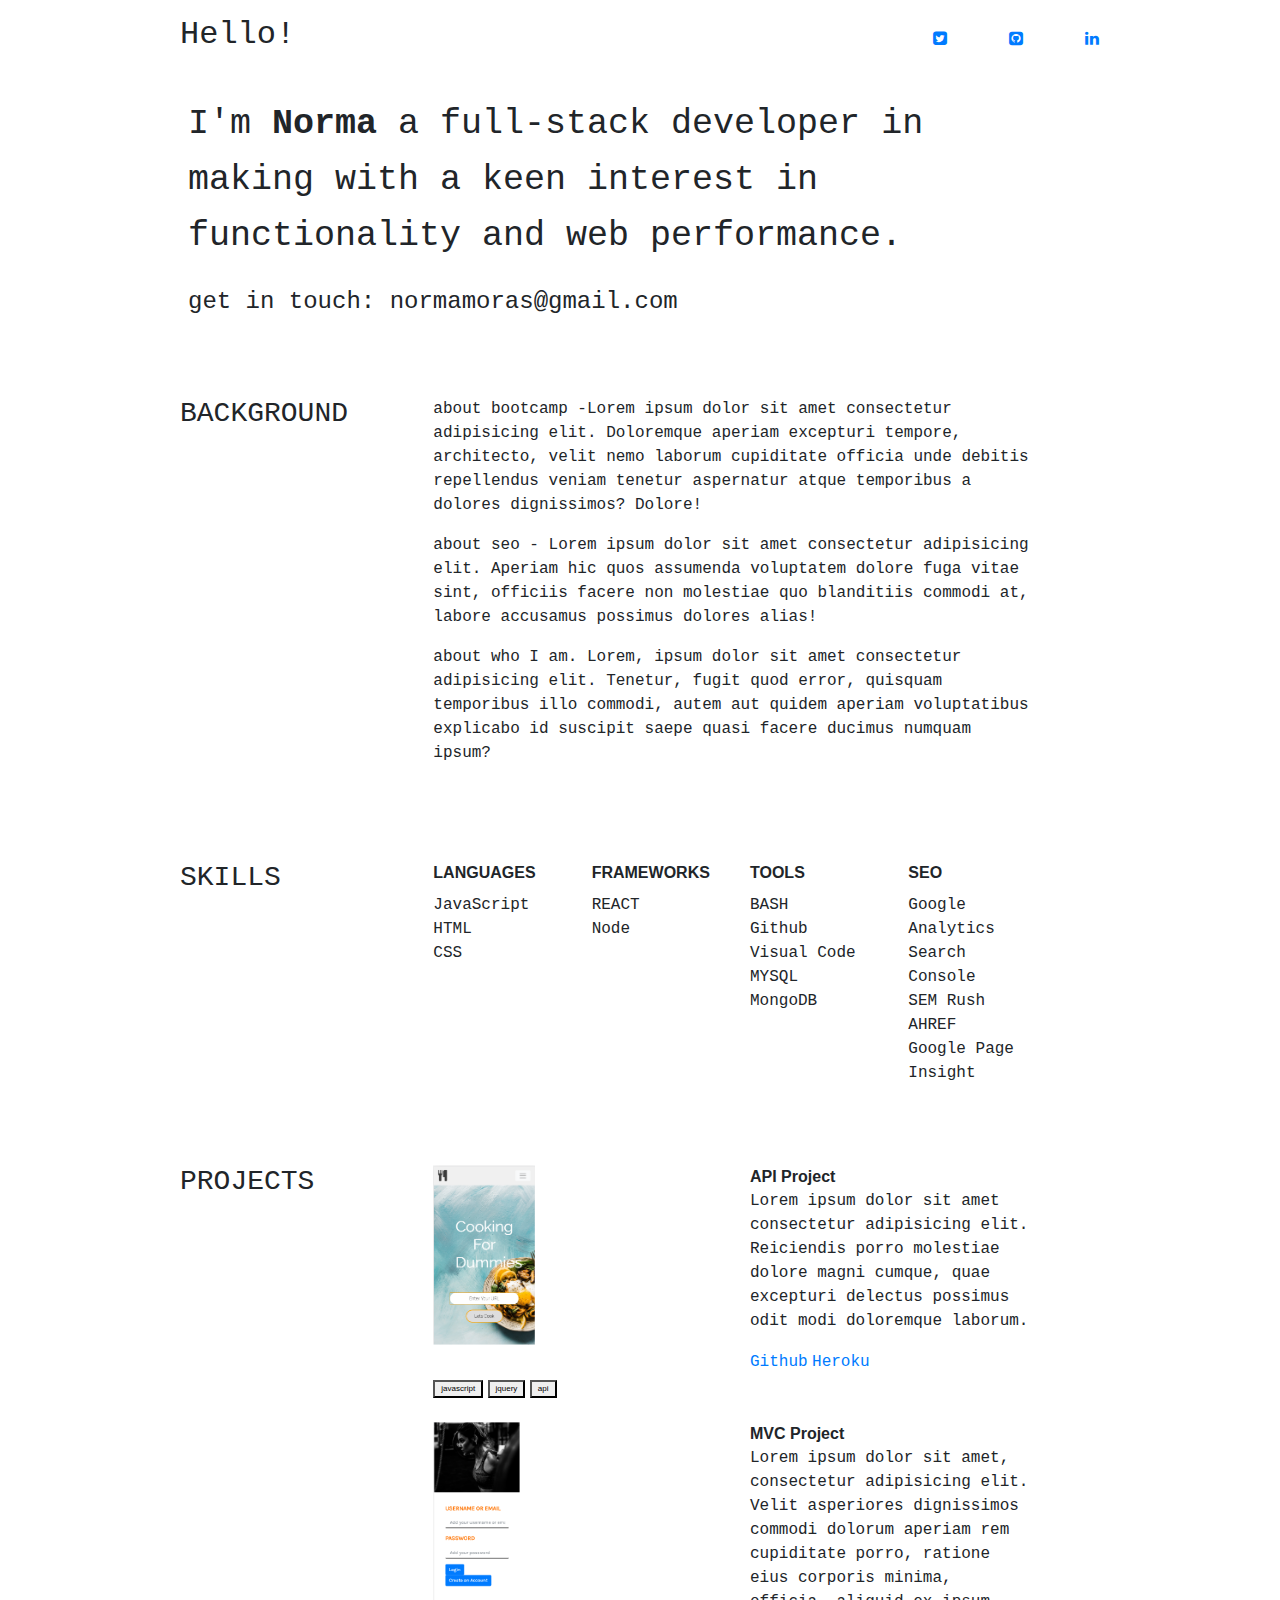
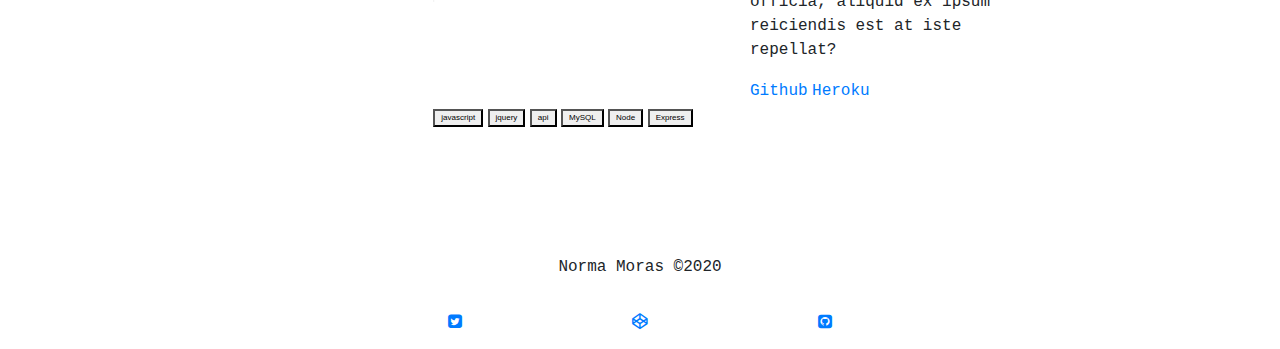
==== index.html @ 7b3c4641 "uploading portfolio -3 html css assets" ====
<!DOCTYPE html>
<html lang="en">
<head>
    <meta charset="UTF-8">
    <meta name="viewport" content="width=device-width, initial-scale=1.0">
    <meta http-equiv="X-UA-Compatible" content="ie=edge">
    <title>Document</title>
    <link rel="stylesheet" href="style.css">
    <link rel="stylesheet" href="https://stackpath.bootstrapcdn.com/bootstrap/4.4.1/css/bootstrap.min.css" integrity="sha384-Vkoo8x4CGsO3+Hhxv8T/Q5PaXtkKtu6ug5TOeNV6gBiFeWPGFN9MuhOf23Q9Ifjh" crossorigin="anonymous">
    <script src="https://code.jquery.com/jquery-3.4.1.slim.min.js" integrity="sha384-J6qa4849blE2+poT4WnyKhv5vZF5SrPo0iEjwBvKU7imGFAV0wwj1yYfoRSJoZ+n" crossorigin="anonymous"></script>
    <script src="https://stackpath.bootstrapcdn.com/bootstrap/4.4.1/js/bootstrap.min.js" integrity="sha384-wfSDF2E50Y2D1uUdj0O3uMBJnjuUD4Ih7YwaYd1iqfktj0Uod8GCExl3Og8ifwB6" crossorigin="anonymous"></script>
    <link rel="stylesheet" href="https://cdnjs.cloudflare.com/ajax/libs/font-awesome/4.7.0/css/font-awesome.min.css">
</head>
<body class="body">
    <div class="container-fluid container">
        <section class="header">
            <div class="row justify-content-center">
                <div class="col-lg-10">
                    <div class="row justify-content-between">
                        <div class="col-lg-6">
                            <h2>Hello! </h2>
                        </div>
                        <div class="row">
                            <div class="col-lg-4">
                                <a class="nav-item nav-link" href="https://twitter.com/normamoras"><i class="fa fa-twitter-square"></i></a>
                            </div>
                            <div class="col-lg-4">
                                <a class="nav-item nav-link" href="https://github.com/nmoras"><i class="fa fa-github-square"></i></a>
                            </div>    
                             <div class="col-lg-4">   
                                <a class="nav-item nav-link" href="https://www.linkedin.com/in/normamoras/"><i class="fa fa-linkedin"></i></i></a>
                            </div>
                        </div>
                    </div>
                    <div class="row mt-4">
                        <div class="col-lg-10">
                            <h2 class="p-2 header-intro">I'm <b>Norma</b> a full-stack developer in making with a keen interest in functionality and web performance.</h2>
                            <h4 class="p-2">get in touch: <span>normamoras@gmail.com</span></h4>
                        </div>
                    </div>
                </div>
            </div> 
        </section> 
        <section class="section">
            <div class="row  justify-content-center">
                <div class="col-lg-2">
                    <div class="row justify-content-center">
                        <div class="col-lg-12">
                            <h3 class="section-title">BACKGROUND</h3>
                        </div>
                    </div>     
                </div>
                <div class="col-lg-8">
                    <div class="row justify-content-center">
                        <div class="col-lg-10">
                            <p> about bootcamp -Lorem ipsum dolor sit amet consectetur adipisicing elit. Doloremque aperiam excepturi tempore, architecto, velit nemo laborum cupiditate officia unde debitis repellendus veniam tenetur aspernatur atque temporibus a dolores dignissimos? Dolore!</p>
                            <p>about seo - Lorem ipsum dolor sit amet consectetur adipisicing elit. Aperiam hic quos assumenda voluptatem dolore fuga vitae sint, officiis facere non molestiae quo blanditiis commodi at, labore accusamus possimus dolores alias!</p>
                            <p>about who I am. Lorem, ipsum dolor sit amet consectetur adipisicing elit. Tenetur, fugit quod error, quisquam temporibus illo commodi, autem aut quidem aperiam voluptatibus explicabo id suscipit saepe quasi facere ducimus numquam ipsum?</p>
                        </div>
                    </div>
                </div>
            </div>
        </section>
        <section  class="section">
            <div class="row  justify-content-center">
                <div class="col-lg-2">
                    <div class="row justify-content-center">
                        <div class="col-lg-12">
                            <h3 class="section-title">SKILLS</h3>
                        </div>
                    </div>     
                </div>
                <div class="col-lg-8">
                    <div class="row justify-content-center">
                        <div class="col-lg-10">
                            <div class="row">
                                <div class="col-lg">
                                    <div class="skill-title">LANGUAGES</div>
                              
                                        <li>JavaScript</li>
                                        <li>HTML</li>
                                        <li>CSS</li>
                                </div>
                                <div class="col-lg">
                                    <div class="skill-title">FRAMEWORKS</div>
                                   
                                        <li>REACT</li>
                                        <li>Node</li>
                                </div>
                                <div class="col-lg">
                                  
                                    <div class="skill-title">TOOLS</div>
                                        <li>BASH</li>
                                        <li>Github</li>
                                        <li>Visual Code</li>
                                        <li>MYSQL</li>
                                        <li>MongoDB</li>  
                                </div>
                                <div class="col-lg">
                                    <div class="skill-title">SEO</div>
                                    <div>
                                        <li>Google Analytics</li>
                                        <li>Search Console</li>
                                        <li>SEM Rush</li>
                                        <li>AHREF</li>
                                        <li>Google Page Insight</li>
                                    
                                    </div>    
                                </div>
                            </div>
                        </div>
                    </div>
                </div>
            </div>
        </section>
        <section class="section">
            <div class="row  justify-content-center">
                <div class="col-lg-2">
                    <div class="row justify-content-center">
                        <div class="col-lg-12">
                            <h3 class="section-title">PROJECTS</h3>
                        </div>
                    </div>     
                </div>
                <div class="col-lg-8">
                    <div class="row justify-content-center">
                        <div class="col-lg-12">
                            <div class="row justify-content-center">
                                <div class="col-lg-5">
                                    <img class="pr-img" src="assets/api-project.png" alt="">
                                </div>
                                <div class="col-lg-5">
                                    <b>API Project</b>
                                    <p>Lorem ipsum dolor sit amet consectetur adipisicing elit. Reiciendis porro molestiae dolore magni cumque, quae excepturi delectus possimus odit modi doloremque laborum. </p><a href="http://">Github</a> <a href="http://">Heroku</a>
                                </div>
                            </div>
                            <div class="row justify-content-center">
                                <div class="col-lg-10 align-self-end">
                                    <button class="tag-btn">javascript</button>
                                    <button class="tag-btn">jquery</button>
                                    <button class="tag-btn">api</button>
                                </div>
                            </div>     
                        </div>
                        <div class="col-lg-12">
                            <div class="row justify-content-center mt-4">
                                <div class="col-lg-5">
                                    <img class="pr-img" src="assets/fitness-app.png" alt="">
                                </div>
                                <div class="col-lg-5">
                                    <b>MVC Project</b>
                                    <p>Lorem ipsum dolor sit amet, consectetur adipisicing elit. Velit asperiores dignissimos commodi dolorum aperiam rem cupiditate porro, ratione eius corporis minima, officia, aliquid ex ipsum reiciendis est at iste repellat?</p></p><a href="http://">Github</a> <a href="http://">Heroku</a>
                                </div>
                            </div>     
                            <div class="row justify-content-center">
                                <div class="col-lg-10 align-self-end">
                                    <button class="tag-btn">javascript</button>
                                    <button class="tag-btn">jquery</button>
                                    <button class="tag-btn">api</button>
                                    <button class="tag-btn">MySQL</button>
                                    <button class="tag-btn">Node</button>
                                    <button class="tag-btn">Express</button>
                                </div>
                            </div> 
                        </div>    
                    </div>
                </div>
            </div>
        </section>

       
            <!---footer-->
        
            <footer>
                <div class="row pt-5">
                    <div class="col-lg-12 text-center">
                        <p>Norma Moras <span class="highlight">©2020</span> </p>
                    </div>
                </div> 
                <div class="row p-3 justify-content-center">
                    
                    <div class="col-lg-2 col-md-2">
                        <div class="row justify-content-center">  
                            <a href=#><i class="fa fa-twitter-square"></i></a>
                        </div>       
                    </div>
                    <div class="col-lg-2 col-md-2">
                        <div class="row justify-content-center">
                            <a href=#><i class="fa fa-codepen"></i></a>
                        </div>     
                    </div>
                    <div class="col-lg-2 col-md-2">
                        <div class="row justify-content-center"> 
                            <a href=#><i class="fa fa-github-square"></i></a>
                        </div>    
                    </div>
                </div>
            </footer>

           
   </div>
<script type="text/javascript" href="script.js"></script>
</body>
</html>
---- style.css ----
.header{
    margin: 1rem 0;
    margin-bottom: 4rem;
    line-height: 2rem;
}
.header-intro{
    line-height: 3.5rem;
    font-size: 35px;
}
p, h2, h3, h4, h5, a, li{
    font-family: monospace;
} 
/* div{
    border:1px solid black;
} */
.pr-img{
    height:180px
}
.section{
    margin-bottom: 5rem;
}
li{
    list-style-type: none;
}
.skill-title{
    font-weight: bold;
    padding-bottom:0.5rem;
}
.pr-link{
    font-size:8px;

}
.tag-btn{
    font-size:8px;
}
/* .container{
    background: blue;
} */
/* <section>
<div class="row  justify-content-center">
    <div class="col-lg-2">
        <p>aaaa</p>
    </div>
    <div class="col-lg-8">
        <div class="row justify-content-center">
            <div class="col-lg-10">
                <p>zzzz</p>
            </div>
        </div>
    </div>
</div>
</section> */
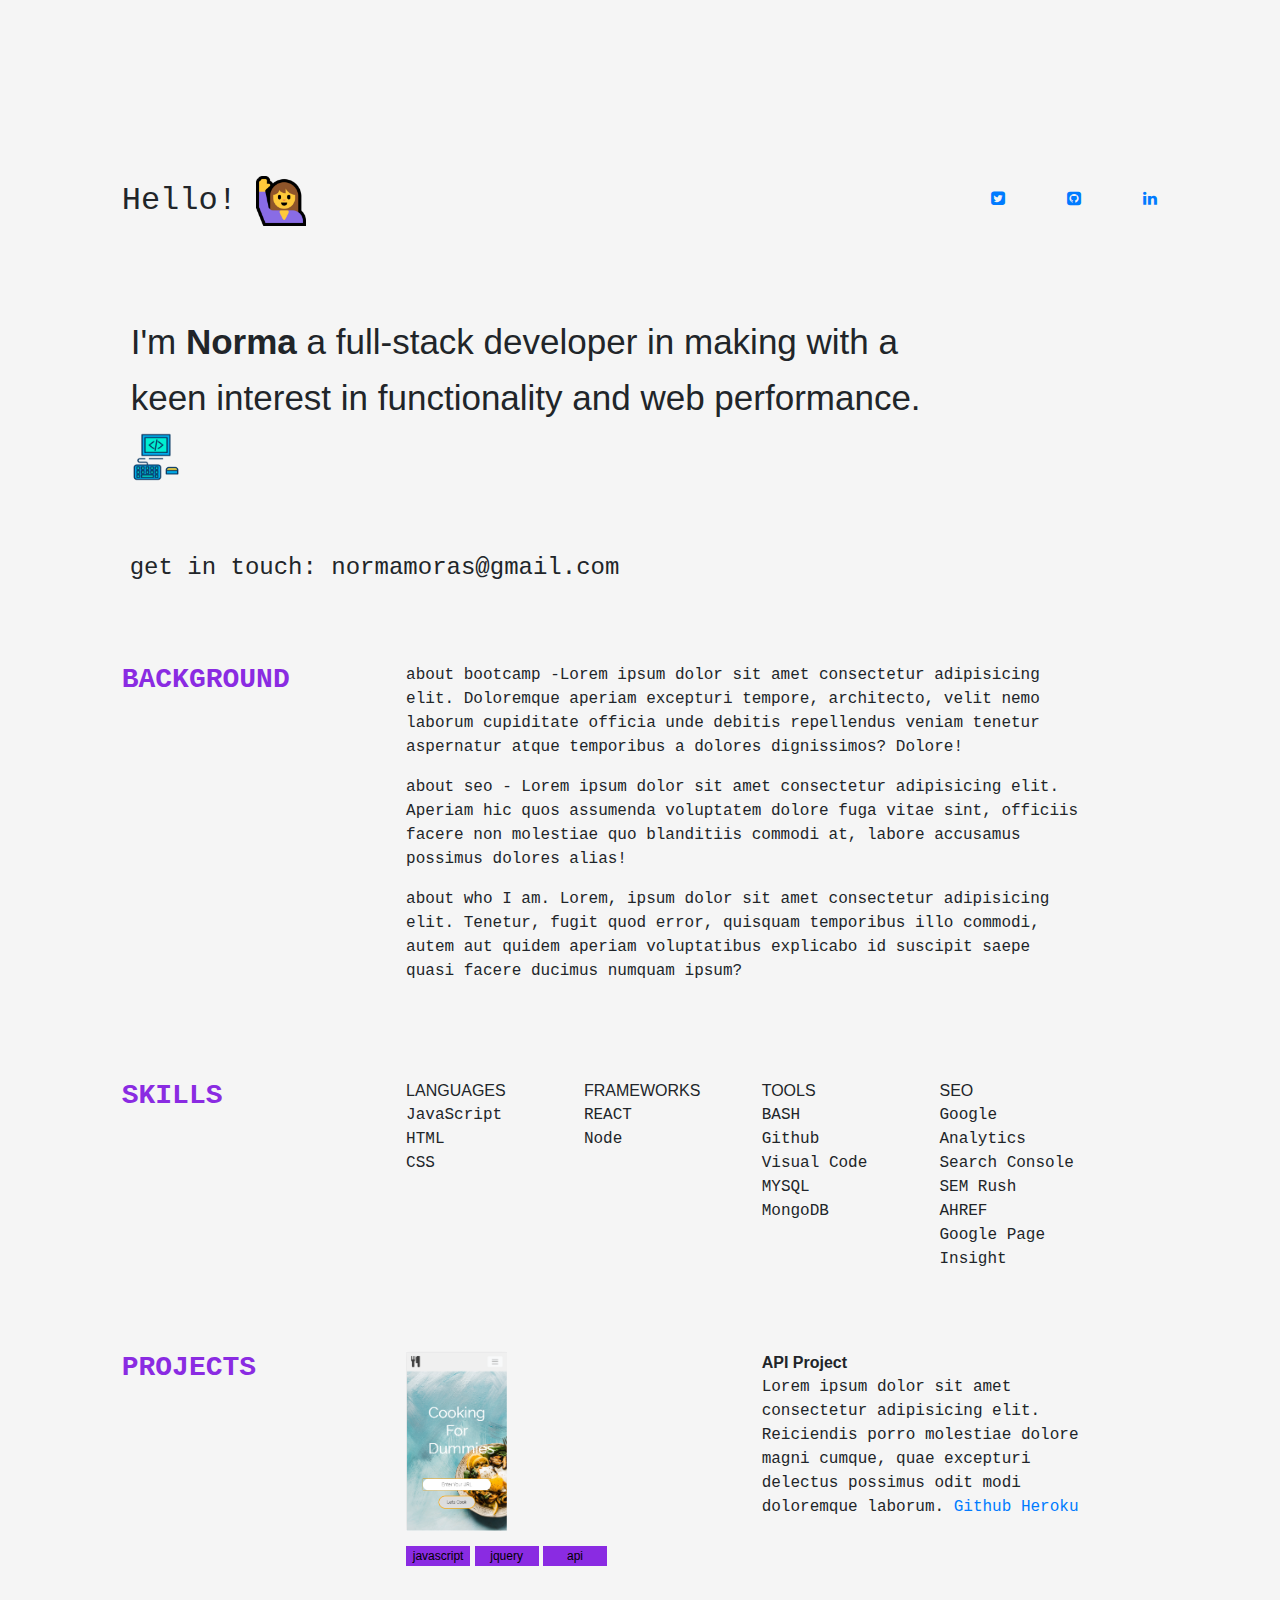
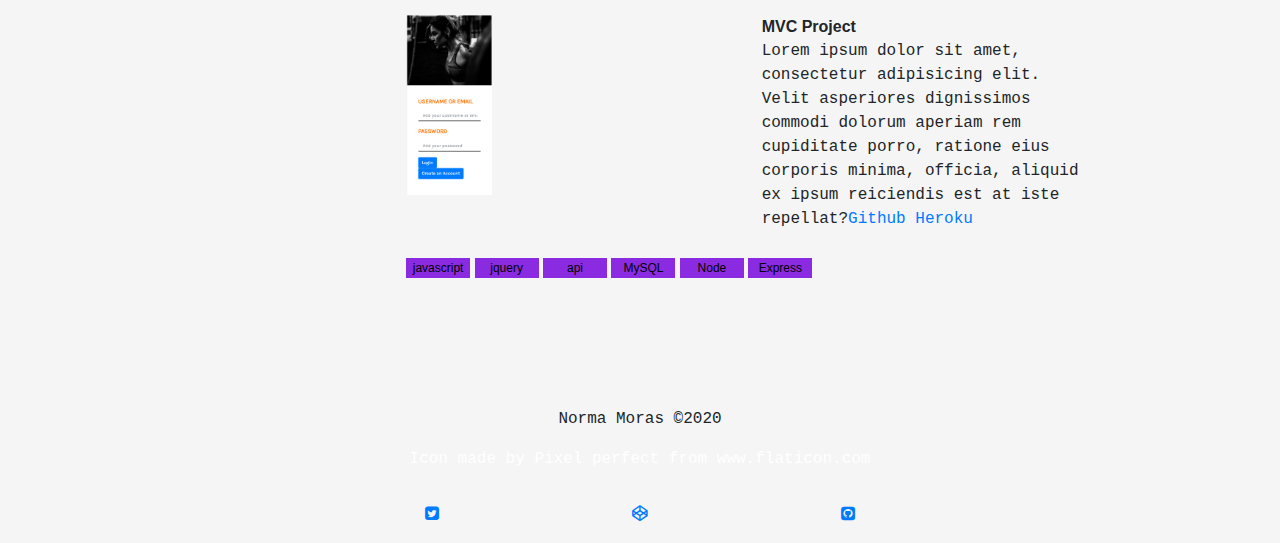
==== commit c0fc1f14: "added icons" ====
--- a/index.html
+++ b/index.html
@@ -5,6 +5,7 @@
     <meta name="viewport" content="width=device-width, initial-scale=1.0">
     <meta http-equiv="X-UA-Compatible" content="ie=edge">
     <title>Document</title>
+    <link rel="icon" type="image/png" href="assets/happy-person-raising-one-hand_1f64b.png" />
     <link rel="stylesheet" href="style.css">
     <link rel="stylesheet" href="https://stackpath.bootstrapcdn.com/bootstrap/4.4.1/css/bootstrap.min.css" integrity="sha384-Vkoo8x4CGsO3+Hhxv8T/Q5PaXtkKtu6ug5TOeNV6gBiFeWPGFN9MuhOf23Q9Ifjh" crossorigin="anonymous">
     <script src="https://code.jquery.com/jquery-3.4.1.slim.min.js" integrity="sha384-J6qa4849blE2+poT4WnyKhv5vZF5SrPo0iEjwBvKU7imGFAV0wwj1yYfoRSJoZ+n" crossorigin="anonymous"></script>
@@ -12,13 +13,41 @@
     <link rel="stylesheet" href="https://cdnjs.cloudflare.com/ajax/libs/font-awesome/4.7.0/css/font-awesome.min.css">
 </head>
 <body class="body">
-    <div class="container-fluid container">
+    <!-- <script>
+        let i = 0;
+        let txt = 'Hi. I am Norma. I am a digital marketing professional with expertise in Search Engine Optimization. As an SEO expert I worked with web developers and I always wondered, Wish! I could build something like that. ABRAKADABRA! Here I am a full stack web developer making a shift to a new career.';
+        let speed = 60;
+        
+        $( window ).on( "load", typeWriter )
+        function typeWriter() {
+        $("#container").addClass('hide');    
+        
+        if (i < txt.length) {
+            document.querySelector("#section-main").innerHTML += txt.charAt(i);
+            i++;
+            setTimeout(typeWriter, speed);
+        };
+        setTimeout(homePage, 23000)
+        
+        };  
+        function homePage(){
+            $("#section-main").hide();  
+            $("#container").removeClass('hide');  
+            
+        };  
+    </script>     -->
+    <div class="section-main" id="section-main">
+        
+
+        
+    </div>
+    <div class="container-fluid" id="container">
         <section class="header">
             <div class="row justify-content-center">
                 <div class="col-lg-10">
                     <div class="row justify-content-between">
                         <div class="col-lg-6">
-                            <h2>Hello! </h2>
+                            <h2>Hello! <img class="comp-icon" src="assets/happy-person-raising-one-hand_1f64b.png"> </h2>
                         </div>
                         <div class="row">
                             <div class="col-lg-4">
@@ -34,8 +63,14 @@
                     </div>
                     <div class="row mt-4">
                         <div class="col-lg-10">
-                            <h2 class="p-2 header-intro">I'm <b>Norma</b> a full-stack developer in making with a keen interest in functionality and web performance.</h2>
-                            <h4 class="p-2">get in touch: <span>normamoras@gmail.com</span></h4>
+                            <div class="row">
+                                <div class="col-lg-12 p-4">
+                                    <h1 class="header-intro">I'm <b>Norma</b> a full-stack developer in making with a keen interest in functionality and web performance. <img class="comp-icon" src="assets/computer.png"></h1>
+                                </div>
+                                <div class="col-lg-10">
+                                    <h4 class="p-2">get in touch: <span>normamoras@gmail.com</span></h4>
+                                </div>
+                            </div>  
                         </div>
                     </div>
                 </div>
@@ -131,10 +166,10 @@
                                 </div>
                                 <div class="col-lg-5">
                                     <b>API Project</b>
-                                    <p>Lorem ipsum dolor sit amet consectetur adipisicing elit. Reiciendis porro molestiae dolore magni cumque, quae excepturi delectus possimus odit modi doloremque laborum. </p><a href="http://">Github</a> <a href="http://">Heroku</a>
-                                </div>
-                            </div>
-                            <div class="row justify-content-center">
+                                    <p>Lorem ipsum dolor sit amet consectetur adipisicing elit. Reiciendis porro molestiae dolore magni cumque, quae excepturi delectus possimus odit modi doloremque laborum. <a href="http://">Github</a> <a href="http://">Heroku</a></p>
+                                </div>
+                            </div>
+                            <div class="row justify-content-center pt-2">
                                 <div class="col-lg-10 align-self-end">
                                     <button class="tag-btn">javascript</button>
                                     <button class="tag-btn">jquery</button>
@@ -142,17 +177,17 @@
                                 </div>
                             </div>     
                         </div>
-                        <div class="col-lg-12">
+                        <div class="col-lg-12 pr-block">
                             <div class="row justify-content-center mt-4">
                                 <div class="col-lg-5">
                                     <img class="pr-img" src="assets/fitness-app.png" alt="">
                                 </div>
                                 <div class="col-lg-5">
                                     <b>MVC Project</b>
-                                    <p>Lorem ipsum dolor sit amet, consectetur adipisicing elit. Velit asperiores dignissimos commodi dolorum aperiam rem cupiditate porro, ratione eius corporis minima, officia, aliquid ex ipsum reiciendis est at iste repellat?</p></p><a href="http://">Github</a> <a href="http://">Heroku</a>
+                                    <p>Lorem ipsum dolor sit amet, consectetur adipisicing elit. Velit asperiores dignissimos commodi dolorum aperiam rem cupiditate porro, ratione eius corporis minima, officia, aliquid ex ipsum reiciendis est at iste repellat?<a href="http://">Github</a> <a href="http://">Heroku</a></p>
                                 </div>
                             </div>     
-                            <div class="row justify-content-center">
+                            <div class="row justify-content-center pt-2">
                                 <div class="col-lg-10 align-self-end">
                                     <button class="tag-btn">javascript</button>
                                     <button class="tag-btn">jquery</button>
@@ -175,6 +210,7 @@
                 <div class="row pt-5">
                     <div class="col-lg-12 text-center">
                         <p>Norma Moras <span class="highlight">©2020</span> </p>
+                        <p class="flaticon">Icon made by Pixel perfect from www.flaticon.com</p>
                     </div>
                 </div> 
                 <div class="row p-3 justify-content-center">
--- a/style.css
+++ b/style.css
@@ -6,6 +6,8 @@
 .header-intro{
     line-height: 3.5rem;
     font-size: 35px;
+    padding: 2rem 0;
+    font-weight: normal;
 }
 p, h2, h3, h4, h5, a, li{
     font-family: monospace;
@@ -22,17 +24,60 @@
 li{
     list-style-type: none;
 }
-.skill-title{
+.section-title{
     font-weight: bold;
     padding-bottom:0.5rem;
+    color: blueviolet;
 }
 .pr-link{
     font-size:8px;
 
 }
 .tag-btn{
-    font-size:8px;
+    font-size:12px;
+    background-color: blueviolet;
+    
+    border-style: none;
+    width: 4rem;
 }
+.body{
+    background: whitesmoke;
+}
+.pr-block{
+    margin-top:1.5rem;
+}
+.hide{
+    display:none;
+}
+#section-main{  
+    padding: 5rem;
+    display: flex;
+    justify-content: center;
+    color:black;
+    font-family: monospace;
+    margin: 0 auto;
+    letter-spacing: .15em;
+    height: 1;
+    font-size: 2em;
+    transition: 1s ease; 
+    background-color: whitesmoke;
+    
+}
+#container{
+    background: whitesmoke;
+}
+.comp-icon{
+    height:50px;
+}
+.flaticon{
+    color:white;
+}
+/* .link-btn{
+    background-color: none;
+    border: 1px solid blueviolet;
+    z-index: -1;
+    
+} */
 /* .container{
     background: blue;
 } */
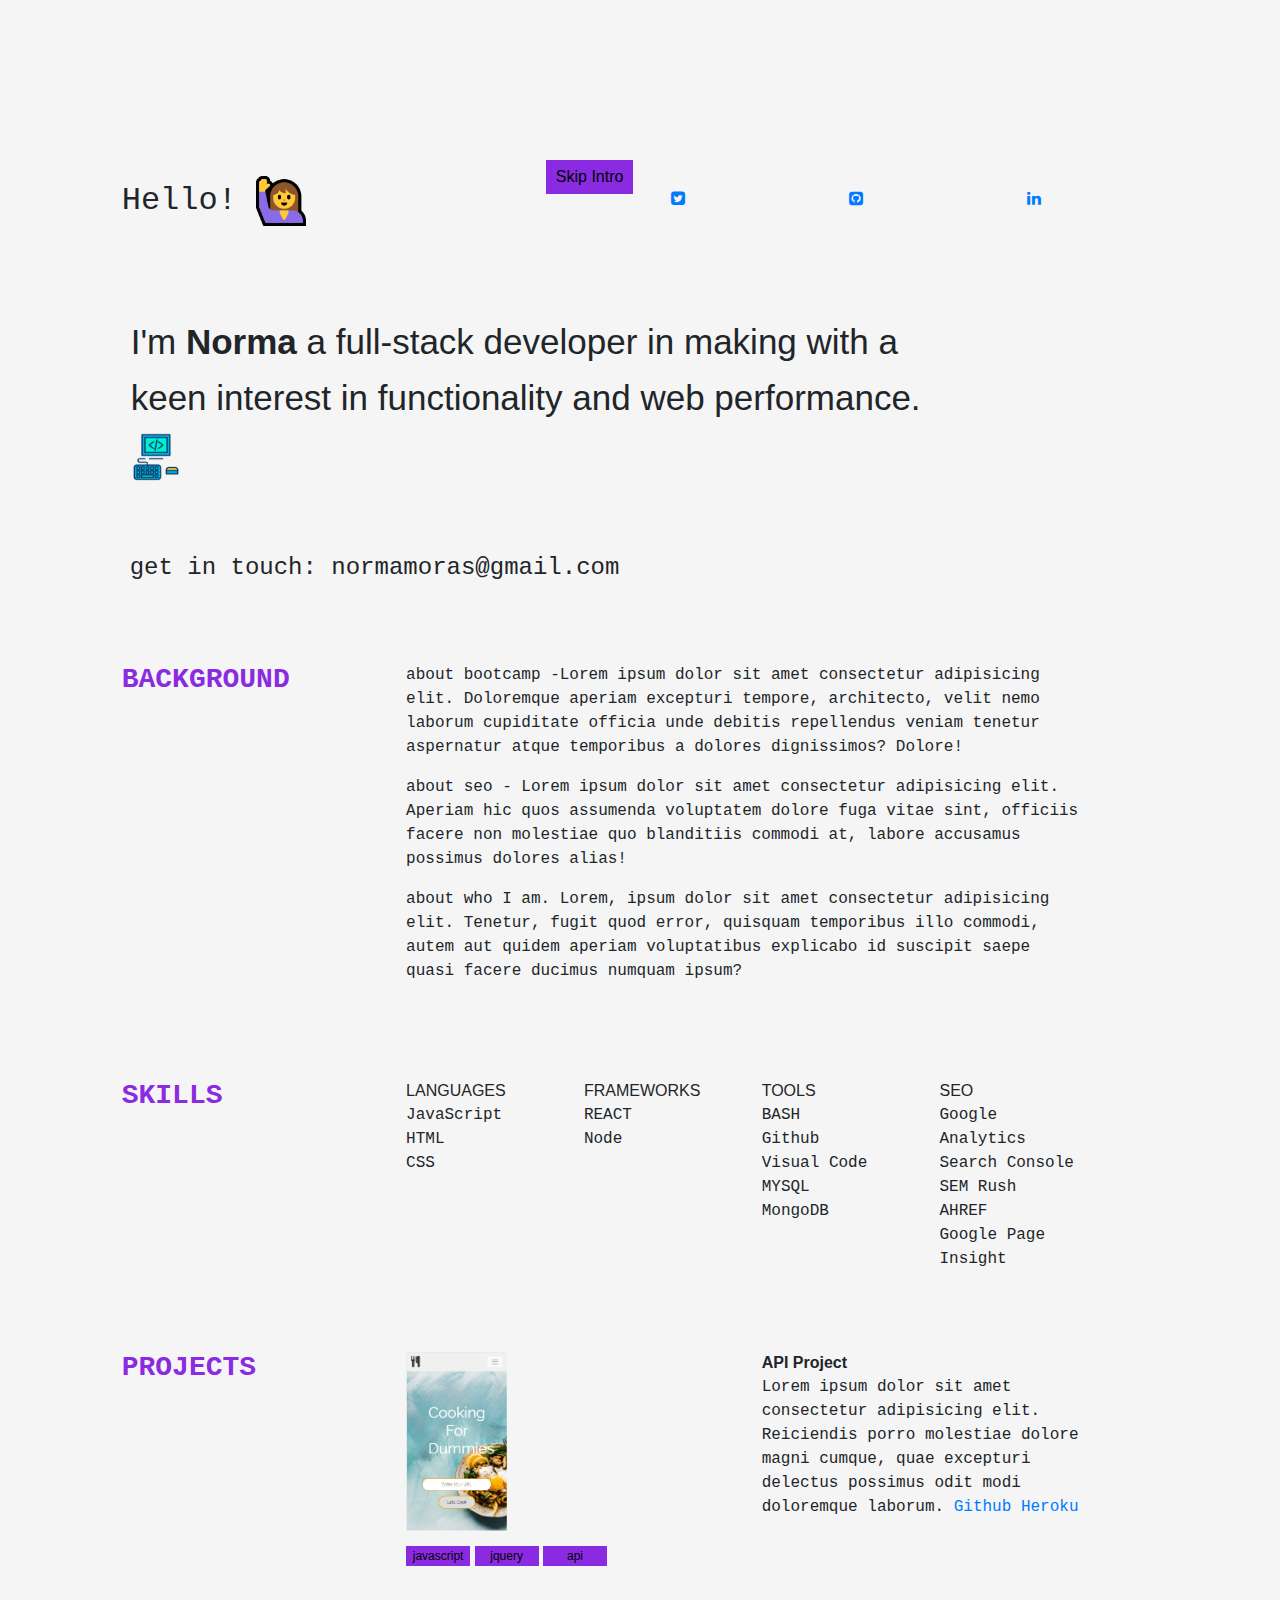
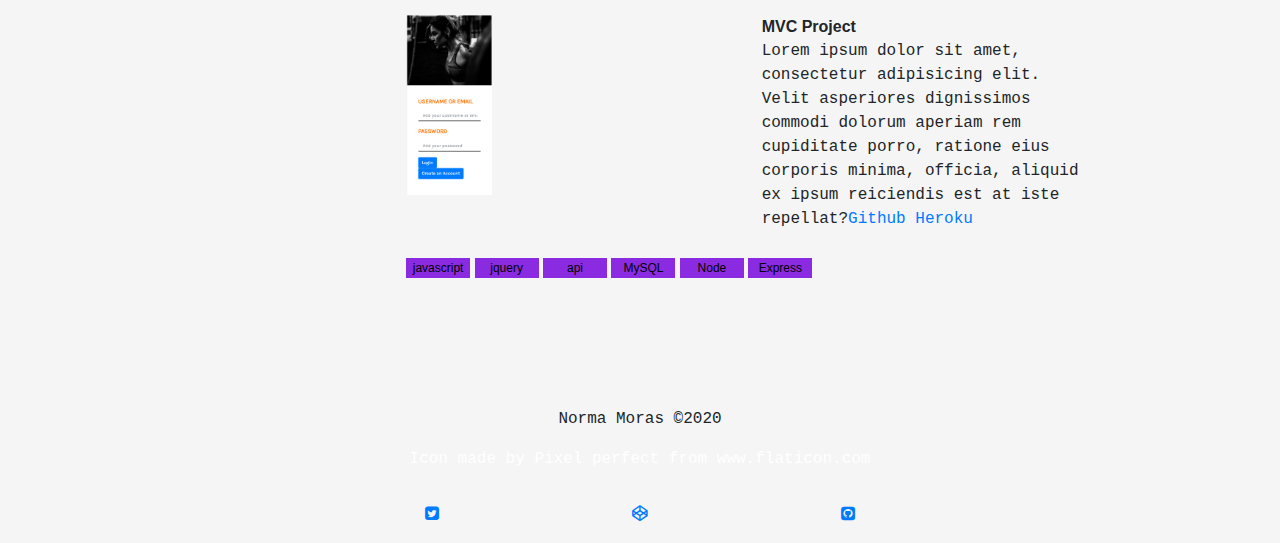
==== commit 0d1d43b0: "added skip intro with clearsettime out" ====
--- a/index.html
+++ b/index.html
@@ -4,7 +4,7 @@
     <meta charset="UTF-8">
     <meta name="viewport" content="width=device-width, initial-scale=1.0">
     <meta http-equiv="X-UA-Compatible" content="ie=edge">
-    <title>Document</title>
+    <title>NORMA MORAS FUll-Stack Developer with SEO Experties - TORONTO</title>
     <link rel="icon" type="image/png" href="assets/happy-person-raising-one-hand_1f64b.png" />
     <link rel="stylesheet" href="style.css">
     <link rel="stylesheet" href="https://stackpath.bootstrapcdn.com/bootstrap/4.4.1/css/bootstrap.min.css" integrity="sha384-Vkoo8x4CGsO3+Hhxv8T/Q5PaXtkKtu6ug5TOeNV6gBiFeWPGFN9MuhOf23Q9Ifjh" crossorigin="anonymous">
@@ -13,34 +13,79 @@
     <link rel="stylesheet" href="https://cdnjs.cloudflare.com/ajax/libs/font-awesome/4.7.0/css/font-awesome.min.css">
 </head>
 <body class="body">
-    <!-- <script>
-        let i = 0;
-        let txt = 'Hi. I am Norma. I am a digital marketing professional with expertise in Search Engine Optimization. As an SEO expert I worked with web developers and I always wondered, Wish! I could build something like that. ABRAKADABRA! Here I am a full stack web developer making a shift to a new career.';
-        let speed = 60;
+    <script>
+            let i = 0;
+            let txt = 'Hi. I am Norma, a digital marketing professional with expertise in Search Engine Optimization. As an SEO expert I worked with web developers and I always wondered, Wish! I could build something like that. ABRAKADABRA! Here I am a full stack web developer making a shift to a new career.';
+            let speed = 60;
+            let timeoutID;
+
+            // $("#section-main").addClass('hide');
+            // let user = localStorage.getItem('user');
+            // if(user == 'viewed' ){
+            //     console.log(user);
+            //     homePage(); 
+            // } ;
+            // else {
+            //     typeWriter();
+            // }   
+            // document.getElementById('skipType').addEventListener('click', homePage);
+            // $('#skipType').on('click', homePage);
+            // function typeWriter() {
+            //     localStorage.setItem('user', 'viewed');
+            //     // $("#section-main").removeClass('hide');
+            //     $("#container").addClass('hide');    
+            
+            // if (i < txt.length) {
+            //     document.querySelector("#section-main").innerHTML += txt.charAt(i);
+            //     i++;
+            //     setTimeout(typeWriter, speed);
+            // };
+            //     setTimeout(homePage, 20000)
+            
+            // };  
+
+            $( window ).on( "load", typeWriter )
+            function typeWriter() {
+
+                $("#section-intro").removeClass('hide');
+                $("#container").addClass('hide');
+                localStorage.setItem('user', 'viewed');
+
+                if (i < txt.length) {
+                    document.querySelector("#section-main").innerHTML += txt.charAt(i);
+                    i++;
+                    timeoutID =   setTimeout(typeWriter, speed);
+                };
+                
+                setTimeout(homePage, 23000)
+            };
         
-        $( window ).on( "load", typeWriter )
-        function typeWriter() {
-        $("#container").addClass('hide');    
-        
-        if (i < txt.length) {
-            document.querySelector("#section-main").innerHTML += txt.charAt(i);
-            i++;
-            setTimeout(typeWriter, speed);
-        };
-        setTimeout(homePage, 23000)
-        
-        };  
-        function homePage(){
-            $("#section-main").hide();  
-            $("#container").removeClass('hide');  
-            
-        };  
-    </script>     -->
-    <div class="section-main" id="section-main">
-        
-
-        
+            function homePage(){
+                $("#section-intro").hide();  
+                $("#container").removeClass('hide');  
+                // clearTimeout(); 
+            };  
+
+            function skipIntro(){
+                clearTimeout(timeoutID);
+                homePage(); 
+            };             
+    </script>   
+    <div class="row" id="section-intro">
+        <div class="col-12">
+            <div class="row">
+                <div class="col-12 section-main" id="section-main"></div>   
+            </div>  
+            <div class="row justify-content-center">
+                <div class="col-2 text-center" >
+                    <button id="skipType" href="index.html" onclick="skipIntro()">Skip Intro</button>        
+            </div>
+                   
+            </div>            
+        </div> 
     </div>
+    
+    
     <div class="container-fluid" id="container">
         <section class="header">
             <div class="row justify-content-center">
@@ -49,17 +94,20 @@
                         <div class="col-lg-6">
                             <h2>Hello! <img class="comp-icon" src="assets/happy-person-raising-one-hand_1f64b.png"> </h2>
                         </div>
-                        <div class="row">
-                            <div class="col-lg-4">
-                                <a class="nav-item nav-link" href="https://twitter.com/normamoras"><i class="fa fa-twitter-square"></i></a>
+                        <div class="col-lg-6">
+                            <div class="row">
+                                <div class="col-lg-4 col-md-4 col-sm-2">
+                                    <a class="nav-item nav-link" href="https://twitter.com/normamoras"><i class="fa fa-twitter-square"></i></a>
+                                </div>
+                                <div class="col-lg-4 col-md-4 col-sm-2">
+                                    <a class="nav-item nav-link" href="https://github.com/nmoras"><i class="fa fa-github-square"></i></a>
+                                </div>    
+                                <!-- <div class="col-sm-5 col-md-6">.col-sm-5 .col-md-6</div> -->
+                                <div class="col-lg-4 col-md-4 col-sm-2">   
+                                    <a class="nav-item nav-link" href="https://www.linkedin.com/in/normamoras/"><i class="fa fa-linkedin"></i></i></a>
+                                </div>
                             </div>
-                            <div class="col-lg-4">
-                                <a class="nav-item nav-link" href="https://github.com/nmoras"><i class="fa fa-github-square"></i></a>
-                            </div>    
-                             <div class="col-lg-4">   
-                                <a class="nav-item nav-link" href="https://www.linkedin.com/in/normamoras/"><i class="fa fa-linkedin"></i></i></a>
-                            </div>
-                        </div>
+                        </div>        
                     </div>
                     <div class="row mt-4">
                         <div class="col-lg-10">
--- a/style.css
+++ b/style.css
@@ -57,11 +57,17 @@
     font-family: monospace;
     margin: 0 auto;
     letter-spacing: .15em;
-    height: 1;
+    height: 100%;
     font-size: 2em;
     transition: 1s ease; 
     background-color: whitesmoke;
     
+   
+}
+#section-intro{
+    position: relative; 
+    background-color: whitesmoke;
+  
 }
 #container{
     background: whitesmoke;
@@ -72,6 +78,17 @@
 .flaticon{
     color:white;
 }
+#skipType{
+    position: absolute;
+    padding: 5px 10px;
+    background-color: blueviolet;
+    border: none;
+    display: block;
+    margin: 0 auto;
+
+
+}
+
 /* .link-btn{
     background-color: none;
     border: 1px solid blueviolet;
